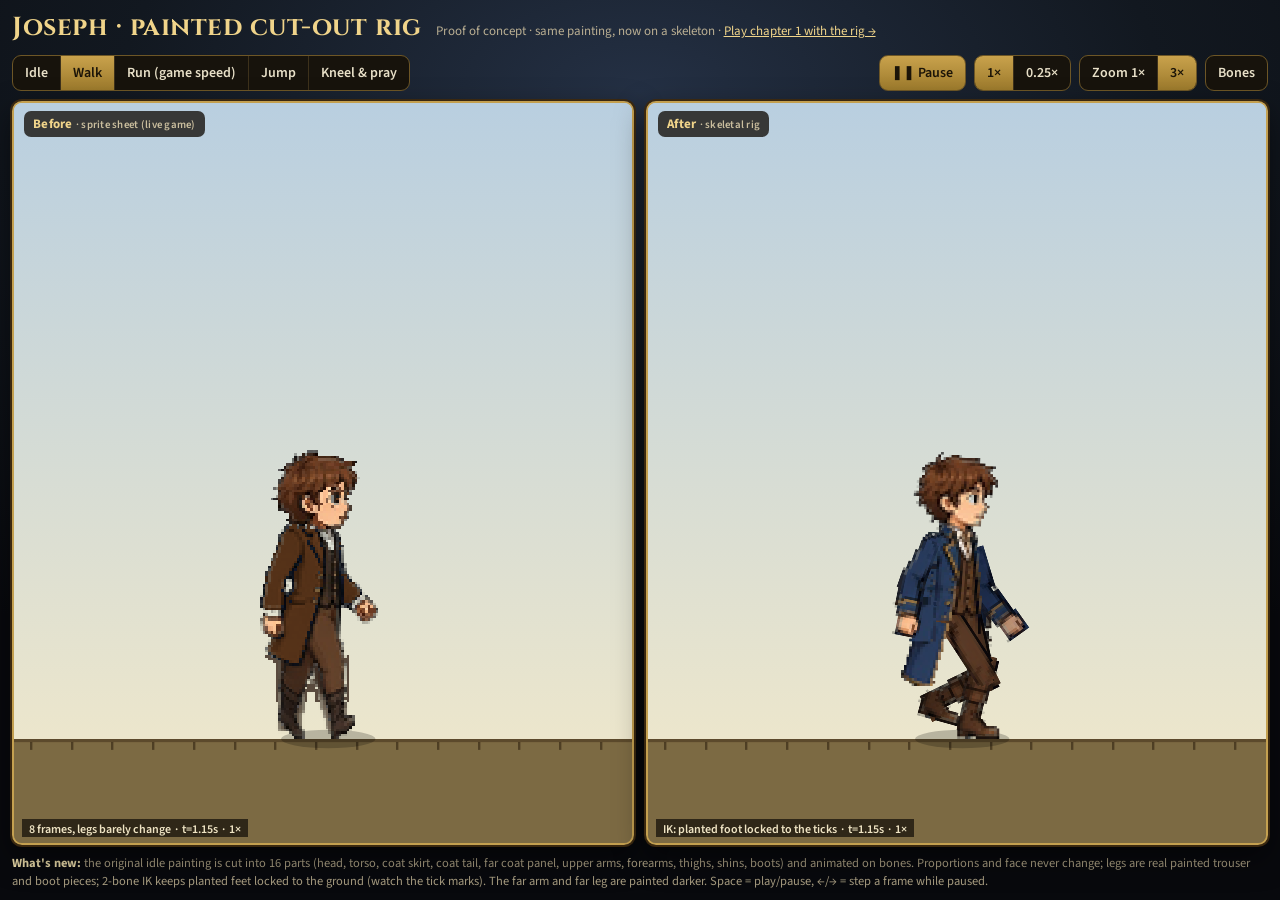
==== rig-preview.html @ b2f0f060 "Rig POC: painted cut-out skeletal rig of the original Joseph sprite - tools/rig/cut_joseph.py cuts t" ====
<!DOCTYPE html>
<html lang="en">
<head>
<meta charset="UTF-8" />
<meta name="viewport" content="width=device-width, initial-scale=1, viewport-fit=cover" />
<meta name="theme-color" content="#1a1208" />
<meta name="robots" content="noindex" />
<title>Joseph rig preview — Palmyra Quest</title>
<link rel="icon" href="favicon.svg" type="image/svg+xml" />
<link rel="preconnect" href="https://fonts.googleapis.com" />
<link rel="preconnect" href="https://fonts.gstatic.com" crossorigin />
<link href="https://fonts.googleapis.com/css2?family=Cinzel:wght@600;700&family=Source+Sans+3:wght@500;600;700&display=swap" rel="stylesheet" />
<style>
  * { box-sizing: border-box; margin: 0; padding: 0; }
  html, body { height: 100%; }
  body {
    background: radial-gradient(ellipse 90% 70% at 50% 10%, #243044 0%, #121820 45%, #08090d 100%);
    color: #e8e0c8; font-family: "Source Sans 3", system-ui, -apple-system, "Segoe UI", sans-serif;
    display: flex; flex-direction: column; min-height: 100dvh;
    padding: max(10px, env(safe-area-inset-top)) max(12px, env(safe-area-inset-right)) max(10px, env(safe-area-inset-bottom)) max(12px, env(safe-area-inset-left));
    gap: 10px; -webkit-text-size-adjust: 100%;
  }
  header { display: flex; align-items: baseline; gap: 14px; flex-wrap: wrap; }
  h1 { font-family: Cinzel, Palatino, serif; font-size: clamp(17px, 2.3vw, 26px); color: #f0d48a; letter-spacing: .02em; }
  .sub { font-size: 13px; color: #b9ae92; }
  .sub a { color: #f0d48a; }
  .bar { display: flex; gap: 8px; flex-wrap: wrap; align-items: center; }
  .seg { display: inline-flex; border: 1px solid #6d5626; border-radius: 9px; overflow: hidden; background: #17130c; }
  .seg button, .btn {
    font: 600 14px "Source Sans 3", system-ui, sans-serif; color: #e8e0c8; background: transparent;
    border: 0; padding: 7px 12px; cursor: pointer; min-height: 34px; white-space: nowrap;
  }
  .seg button + button { border-left: 1px solid #3d311b; }
  .seg button[aria-pressed="true"] { background: linear-gradient(#c9a24c, #9c7a2c); color: #1b1408; }
  .btn { border: 1px solid #6d5626; border-radius: 9px; background: #17130c; }
  .btn[aria-pressed="true"] { background: linear-gradient(#c9a24c, #9c7a2c); color: #1b1408; }
  .spacer { flex: 1; }
  main { flex: 1; display: grid; grid-template-columns: 1fr 1fr; gap: 12px; min-height: 0; }
  .panel {
    position: relative; border: 2px solid #c4a050; border-radius: 10px; overflow: hidden; min-height: 220px;
    box-shadow: 0 0 0 2px #3a2810, 0 12px 30px rgba(0,0,0,.5);
    background: linear-gradient(#c7d9e6 0%, #e6e2c8 62%, #b9a77a 62.2%, #8f7a4c 100%);
  }
  .panel canvas { position: absolute; inset: 0; width: 100%; height: 100%; display: block; }
  .tag {
    position: absolute; left: 10px; top: 8px; z-index: 2; font: 700 13px "Source Sans 3", sans-serif;
    background: rgba(18, 14, 8, .78); color: #f0d48a; padding: 4px 9px; border-radius: 7px; letter-spacing: .02em;
  }
  .tag small { color: #cbbf9f; font-weight: 600; }
  footer { font-size: 12.5px; color: #a79c80; line-height: 1.4; }
  footer b { color: #e8d9a8; }
  @media (max-height: 500px) and (orientation: landscape) {
    body { gap: 6px; padding-top: max(6px, env(safe-area-inset-top)); padding-bottom: max(6px, env(safe-area-inset-bottom)); }
    header .sub { display: none; }
    h1 { font-size: 16px; }
    .seg button, .btn { padding: 4px 9px; min-height: 30px; font-size: 13px; }
    footer { display: none; }
    main { gap: 8px; }
    .panel { min-height: 0; }
  }
  @media (max-width: 560px) and (orientation: portrait) {
    main { grid-template-columns: 1fr; grid-template-rows: 1fr 1fr; }
  }
</style>
</head>
<body>
<header>
  <h1>Joseph · painted cut-out rig</h1>
  <span class="sub">Proof of concept · same painting, now on a skeleton · <a href="index.html?rig=1">Play chapter 1 with the rig →</a></span>
</header>
<div class="bar">
  <div class="seg" id="anims" role="group" aria-label="Animation"></div>
  <span class="spacer"></span>
  <button class="btn" id="play" aria-pressed="true">❚❚ Pause</button>
  <div class="seg" role="group" aria-label="Speed"><button data-speed="1" aria-pressed="true">1×</button><button data-speed="0.25">0.25×</button></div>
  <div class="seg" role="group" aria-label="Zoom"><button data-zoom="1">Zoom 1×</button><button data-zoom="3" aria-pressed="true">3×</button></div>
  <button class="btn" id="bones" aria-pressed="false">Bones</button>
</div>
<main>
  <div class="panel"><span class="tag">Before <small>· sprite sheet (live game)</small></span><canvas id="old"></canvas></div>
  <div class="panel"><span class="tag">After <small>· skeletal rig</small></span><canvas id="new"></canvas></div>
</main>
<footer>
  <b>What's new:</b> the original idle painting is cut into 16 parts (head, torso, coat skirt, coat tail, far coat panel, upper arms, forearms, thighs, shins, boots) and animated on bones.
  Proportions and face never change; legs are real painted trouser and boot pieces; 2-bone IK keeps planted feet locked to the ground (watch the tick marks).
  The far arm and far leg are painted darker. Space = play/pause, ←/→ = step a frame while paused.
</footer>
<script type="module">
import { loadRig } from './js/rig.js?v=73';
import { ANIMS, oldState, newState, drawOld, drawNew, GAME_K } from './js/rig-demo.js?v=73';

const qs = new URLSearchParams(location.search);
const state = {
  anim: ANIMS[qs.get('anim')] ? qs.get('anim') : 'walk',
  playing: qs.get('paused') == null, speed: +(qs.get('speed') || 1), zoom: +(qs.get('zoom') || 3),
  bones: qs.has('bones'), t: +(qs.get('t') || 0),
};
const sheet = await new Promise((res) => { const i = new Image(); i.onload = () => res(i); i.src = 'assets/joseph.png?v=73'; });
const rig = await loadRig('assets/rig/', '73');

// ---- UI
const animsEl = document.getElementById('anims');
for (const [k, a] of Object.entries(ANIMS)) {
  const b = document.createElement('button');
  b.textContent = a.label; b.dataset.anim = k;
  b.onclick = () => { state.anim = k; state.t = 0; sync(); };
  animsEl.appendChild(b);
}
document.querySelectorAll('[data-speed]').forEach((b) => (b.onclick = () => { state.speed = +b.dataset.speed; sync(); }));
document.querySelectorAll('[data-zoom]').forEach((b) => (b.onclick = () => { state.zoom = +b.dataset.zoom; sync(); }));
const playBtn = document.getElementById('play');
playBtn.onclick = () => { state.playing = !state.playing; sync(); };
const bonesBtn = document.getElementById('bones');
bonesBtn.onclick = () => { state.bones = !state.bones; sync(); };
addEventListener('keydown', (e) => {
  if (e.code === 'Space') { state.playing = !state.playing; sync(); e.preventDefault(); }
  if (!state.playing && (e.code === 'ArrowRight' || e.code === 'ArrowLeft')) { state.t = Math.max(0, state.t + (e.code === 'ArrowRight' ? 1 : -1) / 60); }
});
function sync() {
  animsEl.querySelectorAll('button').forEach((b) => b.setAttribute('aria-pressed', String(b.dataset.anim === state.anim)));
  document.querySelectorAll('[data-speed]').forEach((b) => b.setAttribute('aria-pressed', String(+b.dataset.speed === state.speed)));
  document.querySelectorAll('[data-zoom]').forEach((b) => b.setAttribute('aria-pressed', String(+b.dataset.zoom === state.zoom)));
  playBtn.setAttribute('aria-pressed', String(state.playing));
  playBtn.textContent = state.playing ? '❚❚ Pause' : '▶ Play';
  bonesBtn.setAttribute('aria-pressed', String(state.bones));
}
sync();

// ---- drawing
const cOld = document.getElementById('old'), cNew = document.getElementById('new');
function fit(c) {
  const r = c.getBoundingClientRect(), dpr = Math.min(3, devicePixelRatio || 1);
  const w = Math.round(r.width * dpr), h = Math.round(r.height * dpr);
  if (c.width !== w || c.height !== h) { c.width = w; c.height = h; }
  return { w: r.width, h: r.height, dpr };
}
function scene(c, which, t) {
  const { w, h, dpr } = fit(c);
  const g = c.getContext('2d');
  g.setTransform(dpr, 0, 0, dpr, 0, 0);
  g.clearRect(0, 0, w, h);
  const A = ANIMS[state.anim];
  // model px → CSS px. 1× = the in-game size (the 64×128 cell drawn at 56×112).
  let s = GAME_K * state.zoom;
  const groundY = Math.round(h * 0.86);
  s = Math.min(s, (groundY - 18) / 128); // fit tall zooms on short (phone) screens
  const st = which === 'old' ? oldState(state.anim, t) : newState(state.anim, t);
  const air = which === 'old' ? st.air : st.pose.rootY;
  // vertical camera so big jumps stay on screen at high zoom
  const headroom = groundY - 128 * s - 8;
  const camY = Math.max(0, -air * s - headroom);
  const dist = A.speed * t; // model px travelled (ground scrolls under the feet)
  // ground
  g.save();
  g.translate(0, camY);
  const sky = g.createLinearGradient(0, -camY, 0, groundY);
  sky.addColorStop(0, '#b9cfe0'); sky.addColorStop(1, '#ece6cc');
  g.fillStyle = sky; g.fillRect(0, -camY, w, groundY + camY);
  g.fillStyle = '#7c6a43'; g.fillRect(0, groundY, w, h);
  g.fillStyle = '#5c4a2c'; g.fillRect(0, groundY, w, Math.max(2, s * 1.2));
  const loopDist = A.speed * A.dur;
  const tick = (loopDist ? loopDist / Math.max(1, Math.round(loopDist / 16)) : 16) * s; // world-locked ticks (~16 model px)
  const off = -((dist * s) % tick);
  g.fillStyle = 'rgba(40,28,12,.55)';
  for (let x = off - tick; x < w + tick; x += tick) g.fillRect(Math.round(x), groundY + 3, Math.max(2, s * 0.9), Math.max(5, s * 3));
  // contact shadow
  const cx = w / 2;
  g.fillStyle = `rgba(0,0,0,${0.22 * Math.max(0.25, 1 + air / 140)})`;
  g.beginPath(); g.ellipse(cx + 2 * s, groundY, 18 * s * Math.max(0.5, 1 + air / 200), 3.5 * s, 0, 0, Math.PI * 2); g.fill();
  const x0 = cx - 34 * s, y0 = groundY - 128 * s;
  if (which === 'old') drawOld(g, sheet, st, x0, y0, s);
  else drawNew(g, rig, st.pose, x0, y0, s, { bones: state.bones });
  g.restore();
  g.fillStyle = 'rgba(18,14,8,.7)'; g.font = '600 12px "Source Sans 3", sans-serif';
  const note = which === 'old'
    ? (state.anim === 'idle' ? 'one still frame in game' : state.anim === 'kneel' ? 'single crouch frame' : state.anim === 'jump' ? 'no anticipation · 3 frames + squash' : '8 frames, legs barely change')
    : (state.anim === 'jump' ? 'anticipation → stretch → tuck → reach → squash' : state.anim === 'idle' ? 'breathing · head bob · coat sway' : state.anim === 'kneel' ? 'kneels, palms together, head bowed' : 'IK: planted foot locked to the ticks');
  const label = `${note}  ·  t=${(t % A.dur).toFixed(2)}s  ·  ${state.speed}×`;
  g.fillStyle = 'rgba(18,14,8,.72)'; const tw = g.measureText(label).width;
  g.fillRect(8, h - 24, tw + 14, 18); g.fillStyle = '#efe4c4'; g.fillText(label, 15, h - 10.5);
}
let last = performance.now();
function frame(now) {
  const dt = Math.min(0.05, (now - last) / 1000); last = now;
  if (state.playing) state.t += dt * state.speed;
  const A = ANIMS[state.anim];
  const t = state.t % A.dur;
  scene(cOld, 'old', t);
  scene(cNew, 'new', t);
  requestAnimationFrame(frame);
}
requestAnimationFrame(frame);
window.__rigPreview = { state, ANIMS };
</script>
</body>
</html>
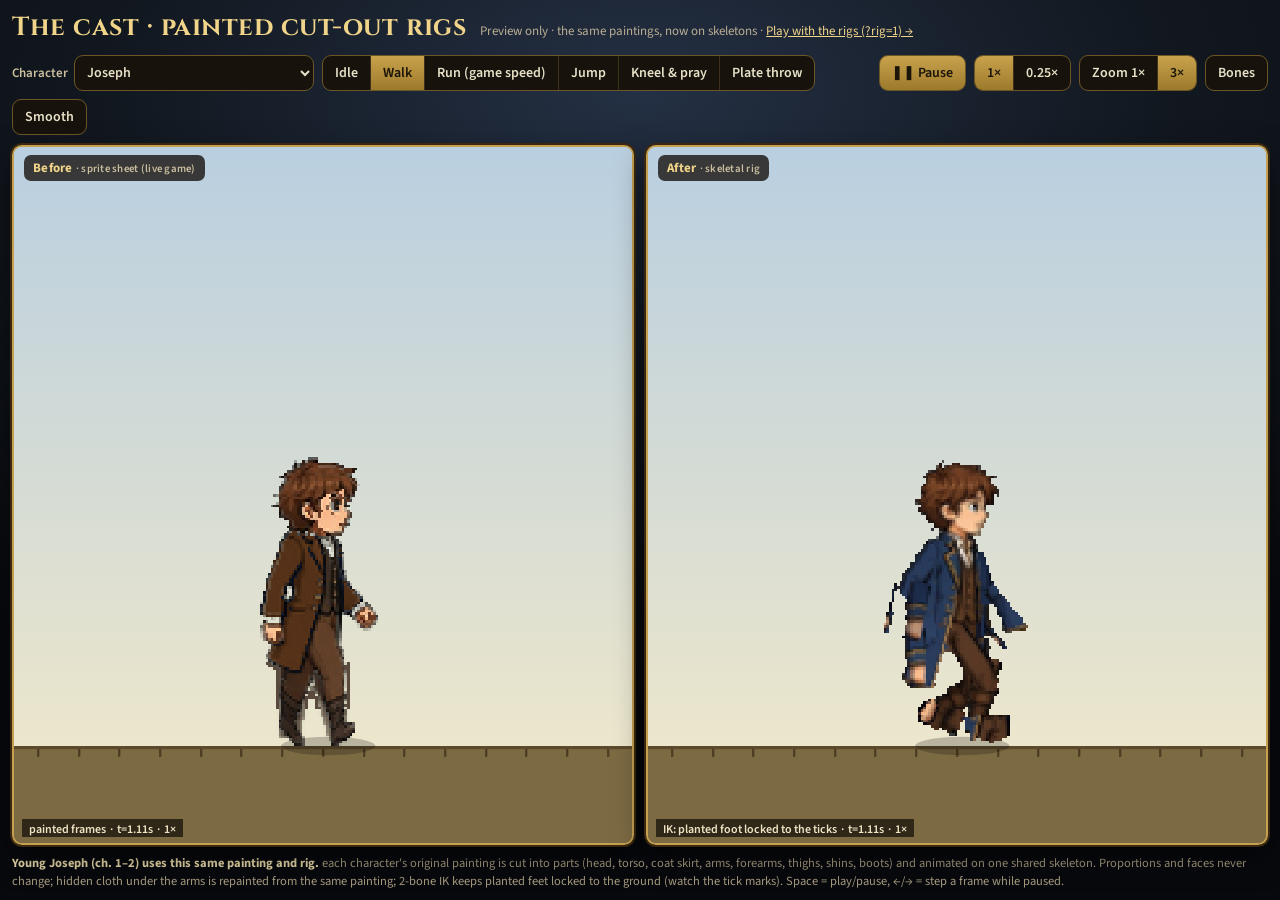
==== commit 6d35b499: "Rig the cast (preview only): Joseph fixes + painted cut-out rigs for foes, preachers, Moroni, bosses" ====
--- a/rig-preview.html
+++ b/rig-preview.html
@@ -5,7 +5,7 @@
 <meta name="viewport" content="width=device-width, initial-scale=1, viewport-fit=cover" />
 <meta name="theme-color" content="#1a1208" />
 <meta name="robots" content="noindex" />
-<title>Joseph rig preview — Palmyra Quest</title>
+<title>Cast rig preview — Palmyra Quest</title>
 <link rel="icon" href="favicon.svg" type="image/svg+xml" />
 <link rel="preconnect" href="https://fonts.googleapis.com" />
 <link rel="preconnect" href="https://fonts.gstatic.com" crossorigin />
@@ -35,6 +35,8 @@
   .btn { border: 1px solid #6d5626; border-radius: 9px; background: #17130c; }
   .btn[aria-pressed="true"] { background: linear-gradient(#c9a24c, #9c7a2c); color: #1b1408; }
   .spacer { flex: 1; }
+  .pick { display: inline-flex; align-items: center; gap: 6px; font: 600 13px "Source Sans 3", sans-serif; color: #cbbf9f; }
+  .pick select { font: 600 14px "Source Sans 3", system-ui, sans-serif; color: #e8e0c8; background: #17130c; border: 1px solid #6d5626; border-radius: 9px; padding: 6px 8px; min-height: 34px; max-width: 46vw; }
   main { flex: 1; display: grid; grid-template-columns: 1fr 1fr; gap: 12px; min-height: 0; }
   .panel {
     position: relative; border: 2px solid #c4a050; border-radius: 10px; overflow: hidden; min-height: 220px;
@@ -54,6 +56,8 @@
     header .sub { display: none; }
     h1 { font-size: 16px; }
     .seg button, .btn { padding: 4px 9px; min-height: 30px; font-size: 13px; }
+    .pick select { min-height: 30px; padding: 3px 6px; font-size: 13px; }
+    .pick span { display: none; }
     footer { display: none; }
     main { gap: 8px; }
     .panel { min-height: 0; }
@@ -65,54 +69,94 @@
 </head>
 <body>
 <header>
-  <h1>Joseph · painted cut-out rig</h1>
-  <span class="sub">Proof of concept · same painting, now on a skeleton · <a href="index.html?rig=1">Play chapter 1 with the rig →</a></span>
+  <h1>The cast · painted cut-out rigs</h1>
+  <span class="sub">Preview only · the same paintings, now on skeletons · <a href="index.html?rig=1">Play with the rigs (?rig=1) →</a></span>
 </header>
 <div class="bar">
+  <label class="pick"><span>Character</span> <select id="who" aria-label="Character"></select></label>
   <div class="seg" id="anims" role="group" aria-label="Animation"></div>
   <span class="spacer"></span>
   <button class="btn" id="play" aria-pressed="true">❚❚ Pause</button>
   <div class="seg" role="group" aria-label="Speed"><button data-speed="1" aria-pressed="true">1×</button><button data-speed="0.25">0.25×</button></div>
   <div class="seg" role="group" aria-label="Zoom"><button data-zoom="1">Zoom 1×</button><button data-zoom="3" aria-pressed="true">3×</button></div>
   <button class="btn" id="bones" aria-pressed="false">Bones</button>
+  <button class="btn" id="smooth" aria-pressed="false" title="Crisp = composited at 1 art pixel per pixel like the sprite">Smooth</button>
 </div>
 <main>
   <div class="panel"><span class="tag">Before <small>· sprite sheet (live game)</small></span><canvas id="old"></canvas></div>
   <div class="panel"><span class="tag">After <small>· skeletal rig</small></span><canvas id="new"></canvas></div>
 </main>
-<footer>
-  <b>What's new:</b> the original idle painting is cut into 16 parts (head, torso, coat skirt, coat tail, far coat panel, upper arms, forearms, thighs, shins, boots) and animated on bones.
-  Proportions and face never change; legs are real painted trouser and boot pieces; 2-bone IK keeps planted feet locked to the ground (watch the tick marks).
-  The far arm and far leg are painted darker. Space = play/pause, ←/→ = step a frame while paused.
+<footer id="foot">
+  <b>How it works:</b> each character's original painting is cut into parts (head, torso, coat skirt, arms, forearms, thighs, shins, boots) and animated on one shared skeleton.
+  Proportions and faces never change; hidden cloth under the arms is repainted from the same painting; 2-bone IK keeps planted feet locked to the ground (watch the tick marks).
+  Space = play/pause, ←/→ = step a frame while paused.
 </footer>
 <script type="module">
 import { loadRig } from './js/rig.js?v=73';
 import { ANIMS, oldState, newState, drawOld, drawNew, GAME_K } from './js/rig-demo.js?v=73';
+import { CAST, ANIM_LABEL, ANIM_DUR, castPose, castOldFrame, drawCast, loadCastRigs, rigFor } from './js/rig-cast.js?v=73';
 
 const qs = new URLSearchParams(location.search);
 const state = {
-  anim: ANIMS[qs.get('anim')] ? qs.get('anim') : 'walk',
+  who: CAST[qs.get('who')] ? qs.get('who') : 'joseph',
+  anim: qs.get('anim') || 'walk',
   playing: qs.get('paused') == null, speed: +(qs.get('speed') || 1), zoom: +(qs.get('zoom') || 3),
-  bones: qs.has('bones'), t: +(qs.get('t') || 0),
+  bones: qs.has('bones'), t: +(qs.get('t') || 0), smooth: qs.has('smooth'),
 };
-const sheet = await new Promise((res) => { const i = new Image(); i.onload = () => res(i); i.src = 'assets/joseph.png?v=73'; });
-const rig = await loadRig('assets/rig/', '73');
+const imgs = {};
+const loadImg = (src) => imgs[src] || (imgs[src] = new Promise((res) => { const i = new Image(); i.onload = () => res(i); i.onerror = () => res(null); i.src = src + '?v=73'; }));
+const [rig] = await Promise.all([loadRig('assets/rig/', '73'), loadCastRigs('assets/rig/', '73')]);
+const sheets = {};
+for (const k in CAST) sheets[CAST[k].old.src] = await loadImg(CAST[k].old.src);
+
+/** Per-character animation table: Joseph keeps his game-timed set, the cast uses rig-cast. */
+function animsFor(who) {
+  if (who === 'joseph') return ANIMS;
+  const o = {};
+  for (const a of CAST[who].anims) {
+    const sp = a === 'walk' ? 1 : 0;
+    o[a] = { label: ANIM_LABEL[a], dur: ANIM_DUR[a], speed: sp };
+  }
+  return o;
+}
+function ensureAnim() {
+  const A = animsFor(state.who);
+  if (!A[state.anim]) state.anim = A.walk ? 'walk' : Object.keys(A)[0];
+}
+ensureAnim();
 
 // ---- UI
+const whoEl = document.getElementById('who');
+for (const [k, d] of Object.entries(CAST)) {
+  if (!rigFor(k) && k !== 'joseph') continue;
+  const o = document.createElement('option');
+  o.value = k; o.textContent = d.label;
+  whoEl.appendChild(o);
+}
+whoEl.value = state.who;
+whoEl.onchange = () => { state.who = whoEl.value; state.t = 0; buildAnims(); sync(); };
 const animsEl = document.getElementById('anims');
-for (const [k, a] of Object.entries(ANIMS)) {
-  const b = document.createElement('button');
-  b.textContent = a.label; b.dataset.anim = k;
-  b.onclick = () => { state.anim = k; state.t = 0; sync(); };
-  animsEl.appendChild(b);
-}
+function buildAnims() {
+  ensureAnim();
+  animsEl.innerHTML = '';
+  for (const [k, a] of Object.entries(animsFor(state.who))) {
+    const b = document.createElement('button');
+    b.textContent = a.label; b.dataset.anim = k;
+    b.onclick = () => { state.anim = k; state.t = 0; sync(); };
+    animsEl.appendChild(b);
+  }
+}
+buildAnims();
 document.querySelectorAll('[data-speed]').forEach((b) => (b.onclick = () => { state.speed = +b.dataset.speed; sync(); }));
 document.querySelectorAll('[data-zoom]').forEach((b) => (b.onclick = () => { state.zoom = +b.dataset.zoom; sync(); }));
 const playBtn = document.getElementById('play');
 playBtn.onclick = () => { state.playing = !state.playing; sync(); };
 const bonesBtn = document.getElementById('bones');
 bonesBtn.onclick = () => { state.bones = !state.bones; sync(); };
+const smoothBtn = document.getElementById('smooth');
+smoothBtn.onclick = () => { state.smooth = !state.smooth; sync(); };
 addEventListener('keydown', (e) => {
+  if (e.target === whoEl) return;
   if (e.code === 'Space') { state.playing = !state.playing; sync(); e.preventDefault(); }
   if (!state.playing && (e.code === 'ArrowRight' || e.code === 'ArrowLeft')) { state.t = Math.max(0, state.t + (e.code === 'ArrowRight' ? 1 : -1) / 60); }
 });
@@ -123,6 +167,9 @@
   playBtn.setAttribute('aria-pressed', String(state.playing));
   playBtn.textContent = state.playing ? '❚❚ Pause' : '▶ Play';
   bonesBtn.setAttribute('aria-pressed', String(state.bones));
+  smoothBtn.setAttribute('aria-pressed', String(state.smooth));
+  const d = CAST[state.who];
+  document.getElementById('foot').querySelector('b').textContent = d.note ? d.note + ' ' : 'How it works: ';
 }
 sync();
 
@@ -134,23 +181,38 @@
   if (c.width !== w || c.height !== h) { c.width = w; c.height = h; }
   return { w: r.width, h: r.height, dpr };
 }
+function sample(which, t) {
+  const who = state.who;
+  if (who === 'joseph') {
+    if (which === 'old') { const st = oldState(state.anim, t); return { st, air: st.air }; }
+    const n = newState(state.anim, t);
+    return { pose: n.pose, air: n.pose.rootY, dist: n.dist };
+  }
+  const r = rigFor(who);
+  const { pose, dist } = castPose(who, r, state.anim, t);
+  if (which === 'old') return { frame: castOldFrame(who, state.anim, t, dist), air: 0, dist };
+  return { pose, air: 0, dist };
+}
 function scene(c, which, t) {
   const { w, h, dpr } = fit(c);
   const g = c.getContext('2d');
   g.setTransform(dpr, 0, 0, dpr, 0, 0);
   g.clearRect(0, 0, w, h);
-  const A = ANIMS[state.anim];
-  // model px → CSS px. 1× = the in-game size (the 64×128 cell drawn at 56×112).
-  let s = GAME_K * state.zoom;
+  const who = state.who, def = CAST[who];
+  const A = animsFor(who)[state.anim];
+  const r = who === 'joseph' ? rig : rigFor(who);
+  const [cw, ch] = r.meta.cell;
+  const ground = who === 'joseph' ? 128 : (r.meta.ground + 1 + (def.yOff || 0));
+  // model px → CSS px. 1× = the in-game size of this character.
+  let s = (def.gameK || GAME_K) * state.zoom;
   const groundY = Math.round(h * 0.86);
-  s = Math.min(s, (groundY - 18) / 128); // fit tall zooms on short (phone) screens
-  const st = which === 'old' ? oldState(state.anim, t) : newState(state.anim, t);
-  const air = which === 'old' ? st.air : st.pose.rootY;
-  // vertical camera so big jumps stay on screen at high zoom
-  const headroom = groundY - 128 * s - 8;
+  s = Math.min(s, (groundY - 18) / ch); // fit tall zooms on short (phone) screens
+  const smp = sample(which, t);
+  const air = smp.air || 0;
+  const headroom = groundY - ch * s - 8;
   const camY = Math.max(0, -air * s - headroom);
-  const dist = A.speed * t; // model px travelled (ground scrolls under the feet)
-  // ground
+  const nw = sample('new', t);
+  const dist = who === 'joseph' ? A.speed * t : nw.dist; // model px travelled (ground scrolls under the feet)
   g.save();
   g.translate(0, camY);
   const sky = g.createLinearGradient(0, -camY, 0, groundY);
@@ -158,24 +220,34 @@
   g.fillStyle = sky; g.fillRect(0, -camY, w, groundY + camY);
   g.fillStyle = '#7c6a43'; g.fillRect(0, groundY, w, h);
   g.fillStyle = '#5c4a2c'; g.fillRect(0, groundY, w, Math.max(2, s * 1.2));
-  const loopDist = A.speed * A.dur;
-  const tick = (loopDist ? loopDist / Math.max(1, Math.round(loopDist / 16)) : 16) * s; // world-locked ticks (~16 model px)
-  const off = -((dist * s) % tick);
+  const loopDist = who === 'joseph' ? A.speed * A.dur : (state.anim === 'walk' ? sample('new', A.dur).dist : 0);
+  const tick = (loopDist ? loopDist / Math.max(1, Math.round(loopDist / 16)) : 16) * s;
+  const off = -(((dist % (loopDist || 1e9)) * s) % tick);
   g.fillStyle = 'rgba(40,28,12,.55)';
   for (let x = off - tick; x < w + tick; x += tick) g.fillRect(Math.round(x), groundY + 3, Math.max(2, s * 0.9), Math.max(5, s * 3));
-  // contact shadow
   const cx = w / 2;
   g.fillStyle = `rgba(0,0,0,${0.22 * Math.max(0.25, 1 + air / 140)})`;
   g.beginPath(); g.ellipse(cx + 2 * s, groundY, 18 * s * Math.max(0.5, 1 + air / 200), 3.5 * s, 0, 0, Math.PI * 2); g.fill();
-  const x0 = cx - 34 * s, y0 = groundY - 128 * s;
-  if (which === 'old') drawOld(g, sheet, st, x0, y0, s);
-  else drawNew(g, rig, st.pose, x0, y0, s, { bones: state.bones });
+  const x0 = Math.round(cx - (cw / 2 + 2) * s), y0 = groundY - ground * s;
+  // non-walking moves (lunges, charges) travel in place: the body shifts, the ground does not
+  const shift = which === 'new' && who !== 'joseph' && state.anim !== 'walk' ? (smp.dist || 0) * s : 0;
+  if (who === 'joseph') {
+    if (which === 'old') drawOld(g, sheets[def.old.src], smp.st, x0, y0, s);
+    else drawNew(g, rig, smp.pose, x0, y0, s, { bones: state.bones, crisp: !state.smooth });
+  } else if (which === 'old') {
+    const o = def.old, img = sheets[o.src];
+    if (img) { g.imageSmoothingEnabled = false; g.drawImage(img, smp.frame * o.fw, o.row * o.fh, o.fw, o.fh, x0, y0, o.fw * s, o.fh * s); }
+  } else {
+    drawCast(g, who, smp.pose, x0 + shift, y0 - (def.yOff || 0) * s, s, { bones: state.bones, crisp: !state.smooth, t });
+  }
   g.restore();
-  g.fillStyle = 'rgba(18,14,8,.7)'; g.font = '600 12px "Source Sans 3", sans-serif';
-  const note = which === 'old'
-    ? (state.anim === 'idle' ? 'one still frame in game' : state.anim === 'kneel' ? 'single crouch frame' : state.anim === 'jump' ? 'no anticipation · 3 frames + squash' : '8 frames, legs barely change')
-    : (state.anim === 'jump' ? 'anticipation → stretch → tuck → reach → squash' : state.anim === 'idle' ? 'breathing · head bob · coat sway' : state.anim === 'kneel' ? 'kneels, palms together, head bowed' : 'IK: planted foot locked to the ticks');
+  const notes = {
+    old: { idle: 'one still frame in game', kneel: 'single crouch frame', jump: 'no anticipation · 3 frames + squash', throw: '2 frames for 10 game frames', walk: 'painted frames', speak: '2-frame sway', greet: 'single greet frame', attack: 'walk frames + lean', tell: 'still frame + glow' },
+    new: { idle: 'breathing · head bob · cloth sway', jump: 'anticipation → stretch → tuck → reach → squash', kneel: 'kneels, palms together, head bowed', throw: 'whip → release → follow-through', walk: 'IK: planted foot locked to the ticks', run: 'IK: ≈3 steps/s at game speed', attack: 'wind-up → lunge → recover', speak: 'open-hand preaching gesture', greet: 'hand raised in greeting', tell: 'gathers, then charges' },
+  };
+  const note = notes[which][state.anim] || notes[which].walk;
   const label = `${note}  ·  t=${(t % A.dur).toFixed(2)}s  ·  ${state.speed}×`;
+  g.font = '600 12px "Source Sans 3", sans-serif';
   g.fillStyle = 'rgba(18,14,8,.72)'; const tw = g.measureText(label).width;
   g.fillRect(8, h - 24, tw + 14, 18); g.fillStyle = '#efe4c4'; g.fillText(label, 15, h - 10.5);
 }
@@ -183,14 +255,14 @@
 function frame(now) {
   const dt = Math.min(0.05, (now - last) / 1000); last = now;
   if (state.playing) state.t += dt * state.speed;
-  const A = ANIMS[state.anim];
+  const A = animsFor(state.who)[state.anim];
   const t = state.t % A.dur;
   scene(cOld, 'old', t);
   scene(cNew, 'new', t);
   requestAnimationFrame(frame);
 }
 requestAnimationFrame(frame);
-window.__rigPreview = { state, ANIMS };
+window.__rigPreview = { state, ANIMS, animsFor, CAST };
 </script>
 </body>
 </html>
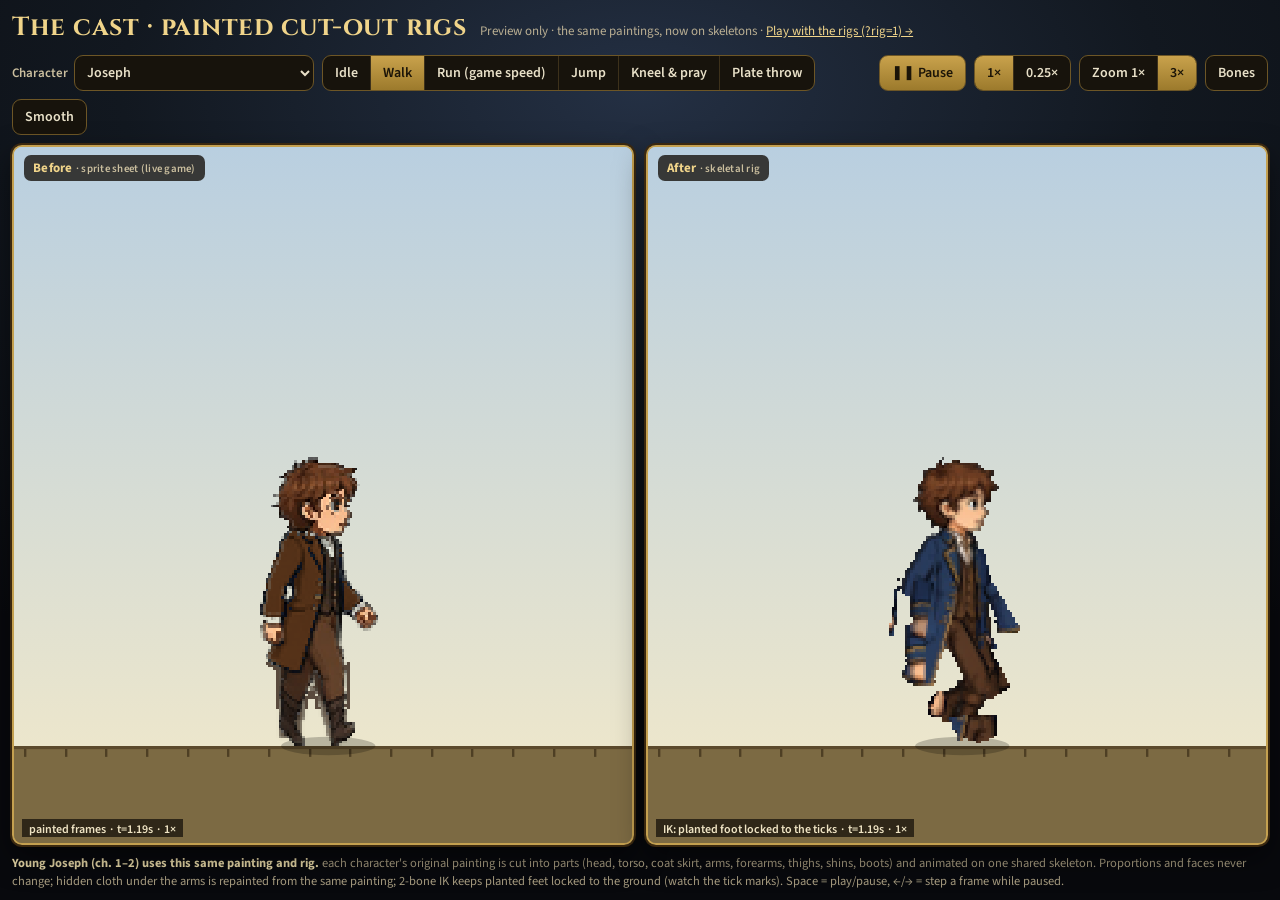
==== commit 7ec4ea5e: "Rig round 3 (preview only): painted animal rigs, Hyrum/Taylor/Richards with Carthage door brace, rou" ====
--- a/rig-preview.html
+++ b/rig-preview.html
@@ -83,7 +83,7 @@
   <button class="btn" id="smooth" aria-pressed="false" title="Crisp = composited at 1 art pixel per pixel like the sprite">Smooth</button>
 </div>
 <main>
-  <div class="panel"><span class="tag">Before <small>· sprite sheet (live game)</small></span><canvas id="old"></canvas></div>
+  <div class="panel"><span class="tag" id="oldTag">Before <small>· sprite sheet (live game)</small></span><canvas id="old"></canvas></div>
   <div class="panel"><span class="tag">After <small>· skeletal rig</small></span><canvas id="new"></canvas></div>
 </main>
 <footer id="foot">
@@ -95,23 +95,38 @@
 import { loadRig } from './js/rig.js?v=73';
 import { ANIMS, oldState, newState, drawOld, drawNew, GAME_K } from './js/rig-demo.js?v=73';
 import { CAST, ANIM_LABEL, ANIM_DUR, castPose, castOldFrame, drawCast, loadCastRigs, rigFor } from './js/rig-cast.js?v=73';
+import { ANIMALS, ANIMAL_ANIM_LABEL, ANIMAL_ANIM_DUR, animalPose, drawAnimal, loadAnimals, attackBeat } from './js/rig-animals.js?v=73';
+import { drawSnake, drawBobcat, drawBear, drawBird } from './js/critters.js?v=73';
+const isAnimal = (k) => !!ANIMALS[k];
+const ANIMAL_NOTE = {
+  snake: 'Timber rattlesnake, painted as parts (body strip laid along a spine curve, head, tongue, rattle). Slithers, coils with the rattle buzzing, strikes, recoils.',
+  bobcat: 'Bobcat, painted as parts. Four planted-foot legs (2-bone IK, each paw stays put while it bears weight); crouches, wiggles and pounces.',
+  bear: 'American black bear, painted as parts. Heavy planted-foot walk; rears up and huffs, then a short bluff charge with a forepaw swipe. No harm shown.',
+  crow: 'American crow, painted as parts. Wings flap about the body axis (seen from the side: raised, edge-on, lowered); glide; swoops with feet forward.',
+  owl: 'Great horned owl, painted as parts. Slow deep wingbeats, glide, swoop with talons forward. No harm shown.',
+};
 
 const qs = new URLSearchParams(location.search);
 const state = {
-  who: CAST[qs.get('who')] ? qs.get('who') : 'joseph',
+  who: CAST[qs.get('who')] || ANIMALS[qs.get('who')] ? qs.get('who') : 'joseph',
   anim: qs.get('anim') || 'walk',
   playing: qs.get('paused') == null, speed: +(qs.get('speed') || 1), zoom: +(qs.get('zoom') || 3),
   bones: qs.has('bones'), t: +(qs.get('t') || 0), smooth: qs.has('smooth'),
 };
 const imgs = {};
 const loadImg = (src) => imgs[src] || (imgs[src] = new Promise((res) => { const i = new Image(); i.onload = () => res(i); i.onerror = () => res(null); i.src = src + '?v=73'; }));
-const [rig] = await Promise.all([loadRig('assets/rig/', '73'), loadCastRigs('assets/rig/', '73')]);
+const [rig] = await Promise.all([loadRig('assets/rig/', '73'), loadCastRigs('assets/rig/', '73'), loadAnimals('assets/rig/', '73')]);
 const sheets = {};
 for (const k in CAST) sheets[CAST[k].old.src] = await loadImg(CAST[k].old.src);
 
 /** Per-character animation table: Joseph keeps his game-timed set, the cast uses rig-cast. */
 function animsFor(who) {
   if (who === 'joseph') return ANIMS;
+  if (isAnimal(who)) {
+    const o = {};
+    for (const a of ANIMALS[who].anims) o[a] = { label: ANIMAL_ANIM_LABEL[a], dur: ANIMAL_ANIM_DUR[a], speed: a === 'move' ? 1 : 0 };
+    return o;
+  }
   const o = {};
   for (const a of CAST[who].anims) {
     const sp = a === 'walk' ? 1 : 0;
@@ -121,7 +136,7 @@
 }
 function ensureAnim() {
   const A = animsFor(state.who);
-  if (!A[state.anim]) state.anim = A.walk ? 'walk' : Object.keys(A)[0];
+  if (!A[state.anim]) state.anim = A.walk ? 'walk' : A.move ? 'move' : Object.keys(A)[0];
 }
 ensureAnim();
 
@@ -132,6 +147,16 @@
   const o = document.createElement('option');
   o.value = k; o.textContent = d.label;
   whoEl.appendChild(o);
+}
+{
+  const og = document.createElement('optgroup');
+  og.label = 'Wildlife (painted rigs)';
+  for (const [k, d] of Object.entries(ANIMALS)) {
+    const o = document.createElement('option');
+    o.value = k; o.textContent = d.label;
+    og.appendChild(o);
+  }
+  whoEl.appendChild(og);
 }
 whoEl.value = state.who;
 whoEl.onchange = () => { state.who = whoEl.value; state.t = 0; buildAnims(); sync(); };
@@ -168,8 +193,11 @@
   playBtn.textContent = state.playing ? '❚❚ Pause' : '▶ Play';
   bonesBtn.setAttribute('aria-pressed', String(state.bones));
   smoothBtn.setAttribute('aria-pressed', String(state.smooth));
-  const d = CAST[state.who];
-  document.getElementById('foot').querySelector('b').textContent = d.note ? d.note + ' ' : 'How it works: ';
+  const note = isAnimal(state.who) ? ANIMAL_NOTE[state.who] : CAST[state.who].note;
+  document.getElementById('oldTag').innerHTML = isAnimal(state.who) ? 'Before <small>· procedural drawing (live game)</small>'
+    : CAST[state.who].carthage ? 'Painted source <small>· new character (live game: seated outline figure)</small>'
+    : 'Before <small>· sprite sheet (live game)</small>';
+  document.getElementById('foot').querySelector('b').textContent = note ? note + ' ' : 'How it works: ';
 }
 sync();
 
@@ -193,11 +221,71 @@
   if (which === 'old') return { frame: castOldFrame(who, state.anim, t, dist), air: 0, dist };
   return { pose, air: 0, dist };
 }
+const ANIMAL_SPEED = { snake: 34, bobcat: 34, bear: 26, crow: 60, owl: 50 };
+function animalScene(c, which, t, w, h, g) {
+  const who = state.who, def = ANIMALS[who];
+  const A = animsFor(who)[state.anim];
+  let s = 0.875 * def.drawScale * state.zoom;
+  const groundY = Math.round(h * 0.86);
+  s = Math.min(s, (groundY - 18) / 110);
+  const sky = g.createLinearGradient(0, 0, 0, groundY);
+  sky.addColorStop(0, '#b9cfe0'); sky.addColorStop(1, '#ece6cc');
+  g.fillStyle = sky; g.fillRect(0, 0, w, groundY);
+  g.fillStyle = '#7c6a43'; g.fillRect(0, groundY, w, h);
+  g.fillStyle = '#5c4a2c'; g.fillRect(0, groundY, w, Math.max(2, s * 1.2));
+  const dist = state.anim === 'move' ? ANIMAL_SPEED[who] * t : 0;
+  const tick = 16 * s;
+  const off = -((dist * s) % tick);
+  g.fillStyle = 'rgba(40,28,12,.55)';
+  for (let x = off - tick; x < w + tick; x += tick) g.fillRect(Math.round(x), groundY + 3, Math.max(2, s * 0.9), Math.max(5, s * 3));
+  const cx = Math.round(w / 2);
+  const oy = def.fly ? Math.round(groundY - 52 * s) : groundY;
+  if (!def.fly) {
+    g.fillStyle = 'rgba(0,0,0,0.22)';
+    g.beginPath(); g.ellipse(cx, groundY, (who === 'bear' ? 50 : who === 'bobcat' ? 32 : 46) * s * 0.9, 3.5 * s, 0, 0, Math.PI * 2); g.fill();
+  }
+  if (which === 'old') {
+    // the live game's procedural critter at the same beat (critters.js, t in frames)
+    const [bw, bh] = def.box.map((v) => v * 2);
+    const b = state.anim === 'attack' ? attackBeat(t) : { phase: 'none', k: 0 };
+    const st = b.phase === 'wind' ? 'wind' : b.phase === 'lunge' ? 'lunge' : 'none';
+    const k = b.phase === 'wind' ? b.k : b.phase === 'lunge' ? 1 : 0;
+    const gs = s / 0.875 / def.drawScale; // game px → CSS px
+    g.save();
+    g.translate(cx, oy); g.scale(gs * def.drawScale, gs * def.drawScale);
+    const bx = -bw / 2, by = def.fly ? -bh / 2 : -bh;
+    const tf = t * 60;
+    const moving = state.anim === 'move';
+    if (who === 'snake') drawSnake(g, bx, by, bw, bh, 1, tf, st, k, false);
+    else if (who === 'bobcat') drawBobcat(g, bx, by, bw, bh, 1, tf, st, k, false, moving, false);
+    else if (who === 'bear') drawBear(g, bx, by, bw, bh, 1, tf, st, k, false, moving);
+    else drawBird(g, bx, by, bw, bh, 1, tf, st, k, false, who === 'owl');
+    g.restore();
+  } else {
+    const pose = animalPose(who, state.anim === 'glide' ? 'glide' : state.anim, t, state.anim === 'move' ? { dist: ANIMAL_SPEED[who] * t / (who === 'crow' || who === 'owl' ? 1 : 1) } : {});
+    const lunge = state.anim === 'attack' ? attackBeat(t) : null;
+    let shift = 0;
+    if (lunge && lunge.phase === 'lunge') shift = (who === 'snake' ? 0 : 18) * smoothK(lunge.k) * s;
+    if (lunge && lunge.phase === 'recover') shift = (who === 'snake' ? 0 : 18) * (1 - smoothK(lunge.k)) * s;
+    drawAnimal(g, who, pose, cx + shift, oy - (pose.hop || 0) * s, s, { flip: false });
+  }
+  const notes = {
+    old: { idle: 'procedural shapes in game', move: 'procedural legs', glide: 'procedural', attack: 'procedural wind-up + lunge' },
+    new: { idle: 'painted parts · breathing · tail', move: who === 'snake' ? 'slither: body flows through fixed curves' : def.fly ? 'wingbeats about the body axis' : 'IK: planted paws locked to the ticks', glide: 'wings set, gentle bob', attack: who === 'snake' ? 'coil + rattle → strike → recoil' : who === 'bobcat' ? 'crouch + wiggle → pounce → land' : who === 'bear' ? 'rears + huffs → bluff charge, swipe' : 'hover → swoop, feet forward' },
+  };
+  const note = notes[which][state.anim] || '';
+  const label = `${note}  ·  t=${(t % A.dur).toFixed(2)}s  ·  ${state.speed}×`;
+  g.font = '600 12px "Source Sans 3", sans-serif';
+  g.fillStyle = 'rgba(18,14,8,.72)'; const tw = g.measureText(label).width;
+  g.fillRect(8, h - 24, tw + 14, 18); g.fillStyle = '#efe4c4'; g.fillText(label, 15, h - 10.5);
+}
+const smoothK = (k) => k * k * (3 - 2 * k);
 function scene(c, which, t) {
   const { w, h, dpr } = fit(c);
   const g = c.getContext('2d');
   g.setTransform(dpr, 0, 0, dpr, 0, 0);
   g.clearRect(0, 0, w, h);
+  if (isAnimal(state.who)) return animalScene(c, which, t, w, h, g);
   const who = state.who, def = CAST[who];
   const A = animsFor(who)[state.anim];
   const r = who === 'joseph' ? rig : rigFor(who);
@@ -238,12 +326,13 @@
     const o = def.old, img = sheets[o.src];
     if (img) { g.imageSmoothingEnabled = false; g.drawImage(img, smp.frame * o.fw, o.row * o.fh, o.fw, o.fh, x0, y0, o.fw * s, o.fh * s); }
   } else {
-    drawCast(g, who, smp.pose, x0 + shift, y0 - (def.yOff || 0) * s, s, { bones: state.bones, crisp: !state.smooth, t });
+    const rim = who === 'moroni' && state.anim === 'greet' ? { parts: ['fFore', 'fUpper'], color: [122, 84, 44] } : undefined;
+    drawCast(g, who, smp.pose, x0 + shift, y0 - (def.yOff || 0) * s, s, { bones: state.bones, crisp: !state.smooth, t, rim });
   }
   g.restore();
   const notes = {
-    old: { idle: 'one still frame in game', kneel: 'single crouch frame', jump: 'no anticipation · 3 frames + squash', throw: '2 frames for 10 game frames', walk: 'painted frames', speak: '2-frame sway', greet: 'single greet frame', attack: 'walk frames + lean', tell: 'still frame + glow' },
-    new: { idle: 'breathing · head bob · cloth sway', jump: 'anticipation → stretch → tuck → reach → squash', kneel: 'kneels, palms together, head bowed', throw: 'whip → release → follow-through', walk: 'IK: planted foot locked to the ticks', run: 'IK: ≈3 steps/s at game speed', attack: 'wind-up → lunge → recover', speak: 'open-hand preaching gesture', greet: 'hand raised in greeting', tell: 'gathers, then charges' },
+    old: { brace: 'painted source (new character)', idle: 'one still frame in game', kneel: 'single crouch frame', jump: 'no anticipation · 3 frames + squash', throw: '2 frames for 10 game frames', walk: 'painted frames', speak: '2-frame sway', greet: 'single greet frame', attack: 'walk frames + lean', tell: 'still frame + glow' },
+    new: { brace: 'steps in, braces, heaves with each knock', idle: 'breathing · head bob · cloth sway', jump: 'anticipation → stretch → tuck → reach → squash', kneel: 'kneels, palms together, head bowed', throw: 'whip → release → follow-through', walk: 'IK: planted foot locked to the ticks', run: 'IK: ≈3 steps/s at game speed', attack: 'wind-up → lunge → recover', speak: 'open-hand preaching gesture', greet: 'hand raised in greeting', tell: 'gathers, then charges' },
   };
   const note = notes[which][state.anim] || notes[which].walk;
   const label = `${note}  ·  t=${(t % A.dur).toFixed(2)}s  ·  ${state.speed}×`;
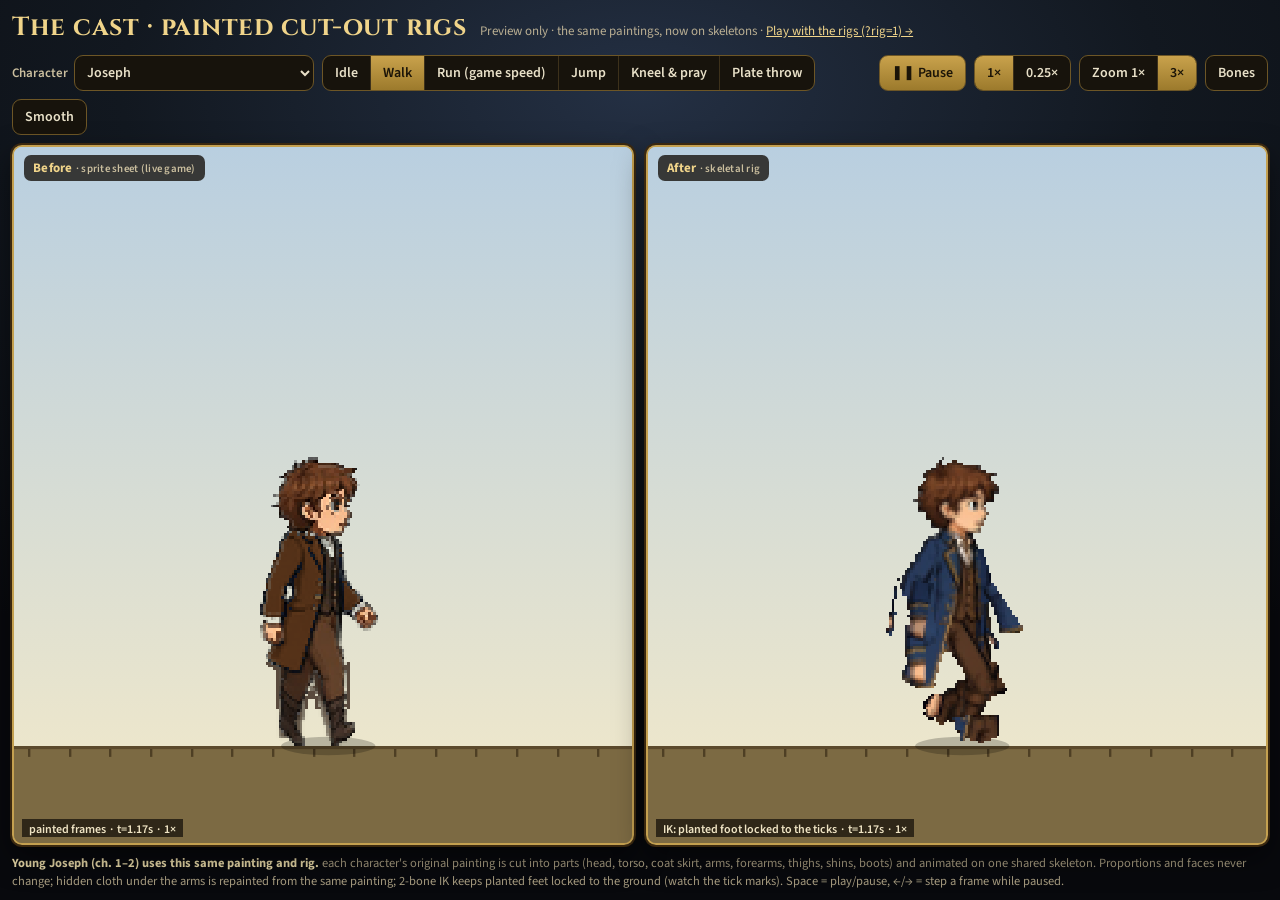
==== commit 29fb65b1: "Rig polish: hand-painted Carthage men (own faces/builds), tuft-painted fur, owl perch + layered wing" ====
--- a/rig-preview.html
+++ b/rig-preview.html
@@ -103,7 +103,7 @@
   bobcat: 'Bobcat, painted as parts. Four planted-foot legs (2-bone IK, each paw stays put while it bears weight); crouches, wiggles and pounces.',
   bear: 'American black bear, painted as parts. Heavy planted-foot walk; rears up and huffs, then a short bluff charge with a forepaw swipe. No harm shown.',
   crow: 'American crow, painted as parts. Wings flap about the body axis (seen from the side: raised, edge-on, lowered); glide; swoops with feet forward.',
-  owl: 'Great horned owl, painted as parts. Slow deep wingbeats, glide, swoop with talons forward. No harm shown.',
+  owl: 'Great horned owl, painted feather group by feather group. Idle: perched upright on a branch (facial disc, ear tufts, yellow eyes; head swivels, blinks). Flight: each wing is an inner wing plus a separately painted hand of primaries that folds at the wrist on the upstroke. Swoop: wings half folded and swept back, talons forward, then a braking flare. No harm shown.',
 };
 
 const qs = new URLSearchParams(location.search);
@@ -267,11 +267,16 @@
     let shift = 0;
     if (lunge && lunge.phase === 'lunge') shift = (who === 'snake' ? 0 : 18) * smoothK(lunge.k) * s;
     if (lunge && lunge.phase === 'recover') shift = (who === 'snake' ? 0 : 18) * (1 - smoothK(lunge.k)) * s;
+    if (pose.perch) {
+      // a plain trunk so the branch has something to grow from
+      g.fillStyle = '#3b2c1e'; g.fillRect(Math.round(cx - 34 * s), 0, Math.round(7 * s), groundY);
+      g.fillStyle = '#2a1f15'; g.fillRect(Math.round(cx - 34 * s), 0, Math.round(2 * s), groundY);
+    }
     drawAnimal(g, who, pose, cx + shift, oy - (pose.hop || 0) * s, s, { flip: false });
   }
   const notes = {
     old: { idle: 'procedural shapes in game', move: 'procedural legs', glide: 'procedural', attack: 'procedural wind-up + lunge' },
-    new: { idle: 'painted parts · breathing · tail', move: who === 'snake' ? 'slither: body flows through fixed curves' : def.fly ? 'wingbeats about the body axis' : 'IK: planted paws locked to the ticks', glide: 'wings set, gentle bob', attack: who === 'snake' ? 'coil + rattle → strike → recoil' : who === 'bobcat' ? 'crouch + wiggle → pounce → land' : who === 'bear' ? 'rears + huffs → bluff charge, swipe' : 'hover → swoop, feet forward' },
+    new: { idle: who === 'owl' ? 'perched on a branch · head swivels · blinks' : 'painted parts · breathing · tail', move: who === 'snake' ? 'slither: body flows through fixed curves' : def.fly ? 'wingbeats about the body axis' : 'IK: planted paws locked to the ticks', glide: 'wings set, gentle bob', attack: who === 'snake' ? 'coil + rattle → strike → recoil' : who === 'bobcat' ? 'crouch + wiggle → pounce → land' : who === 'bear' ? 'rears + huffs → bluff charge, swipe' : 'hover → swoop, feet forward' },
   };
   const note = notes[which][state.anim] || '';
   const label = `${note}  ·  t=${(t % A.dur).toFixed(2)}s  ·  ${state.speed}×`;
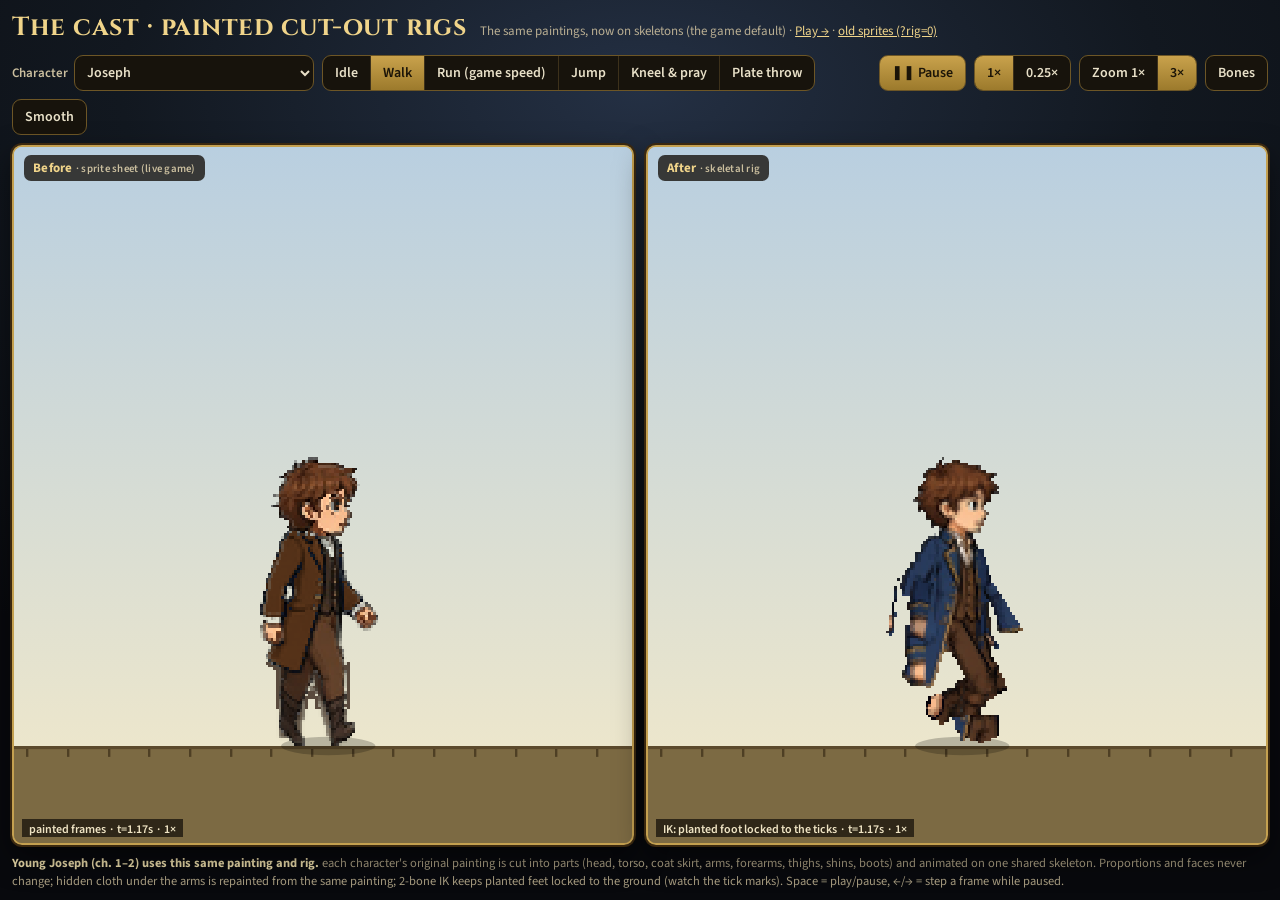
==== commit 1fea8ce0: "v74: rigged cast is the game default (?rig=0 = old sprites); 1830s warden in game; rig frame baking " ====
--- a/rig-preview.html
+++ b/rig-preview.html
@@ -70,7 +70,7 @@
 <body>
 <header>
   <h1>The cast · painted cut-out rigs</h1>
-  <span class="sub">Preview only · the same paintings, now on skeletons · <a href="index.html?rig=1">Play with the rigs (?rig=1) →</a></span>
+  <span class="sub">The same paintings, now on skeletons (the game default) · <a href="index.html">Play →</a> · <a href="index.html?rig=0">old sprites (?rig=0)</a></span>
 </header>
 <div class="bar">
   <label class="pick"><span>Character</span> <select id="who" aria-label="Character"></select></label>
@@ -92,11 +92,11 @@
   Space = play/pause, ←/→ = step a frame while paused.
 </footer>
 <script type="module">
-import { loadRig } from './js/rig.js?v=73';
-import { ANIMS, oldState, newState, drawOld, drawNew, GAME_K } from './js/rig-demo.js?v=73';
-import { CAST, ANIM_LABEL, ANIM_DUR, castPose, castOldFrame, drawCast, loadCastRigs, rigFor } from './js/rig-cast.js?v=73';
-import { ANIMALS, ANIMAL_ANIM_LABEL, ANIMAL_ANIM_DUR, animalPose, drawAnimal, loadAnimals, attackBeat } from './js/rig-animals.js?v=73';
-import { drawSnake, drawBobcat, drawBear, drawBird } from './js/critters.js?v=73';
+import { loadRig } from './js/rig.js?v=74';
+import { ANIMS, oldState, newState, drawOld, drawNew, GAME_K } from './js/rig-demo.js?v=74';
+import { CAST, ANIM_LABEL, ANIM_DUR, castPose, castOldFrame, drawCast, loadCastRigs, rigFor } from './js/rig-cast.js?v=74';
+import { ANIMALS, ANIMAL_ANIM_LABEL, ANIMAL_ANIM_DUR, animalPose, drawAnimal, loadAnimals, attackBeat } from './js/rig-animals.js?v=74';
+import { drawSnake, drawBobcat, drawBear, drawBird } from './js/critters.js?v=74';
 const isAnimal = (k) => !!ANIMALS[k];
 const ANIMAL_NOTE = {
   snake: 'Timber rattlesnake, painted as parts (body strip laid along a spine curve, head, tongue, rattle). Slithers, coils with the rattle buzzing, strikes, recoils.',
@@ -114,8 +114,8 @@
   bones: qs.has('bones'), t: +(qs.get('t') || 0), smooth: qs.has('smooth'),
 };
 const imgs = {};
-const loadImg = (src) => imgs[src] || (imgs[src] = new Promise((res) => { const i = new Image(); i.onload = () => res(i); i.onerror = () => res(null); i.src = src + '?v=73'; }));
-const [rig] = await Promise.all([loadRig('assets/rig/', '73'), loadCastRigs('assets/rig/', '73'), loadAnimals('assets/rig/', '73')]);
+const loadImg = (src) => imgs[src] || (imgs[src] = new Promise((res) => { const i = new Image(); i.onload = () => res(i); i.onerror = () => res(null); i.src = src + '?v=74'; }));
+const [rig] = await Promise.all([loadRig('assets/rig/', '74'), loadCastRigs('assets/rig/', '74'), loadAnimals('assets/rig/', '74')]);
 const sheets = {};
 for (const k in CAST) sheets[CAST[k].old.src] = await loadImg(CAST[k].old.src);
 
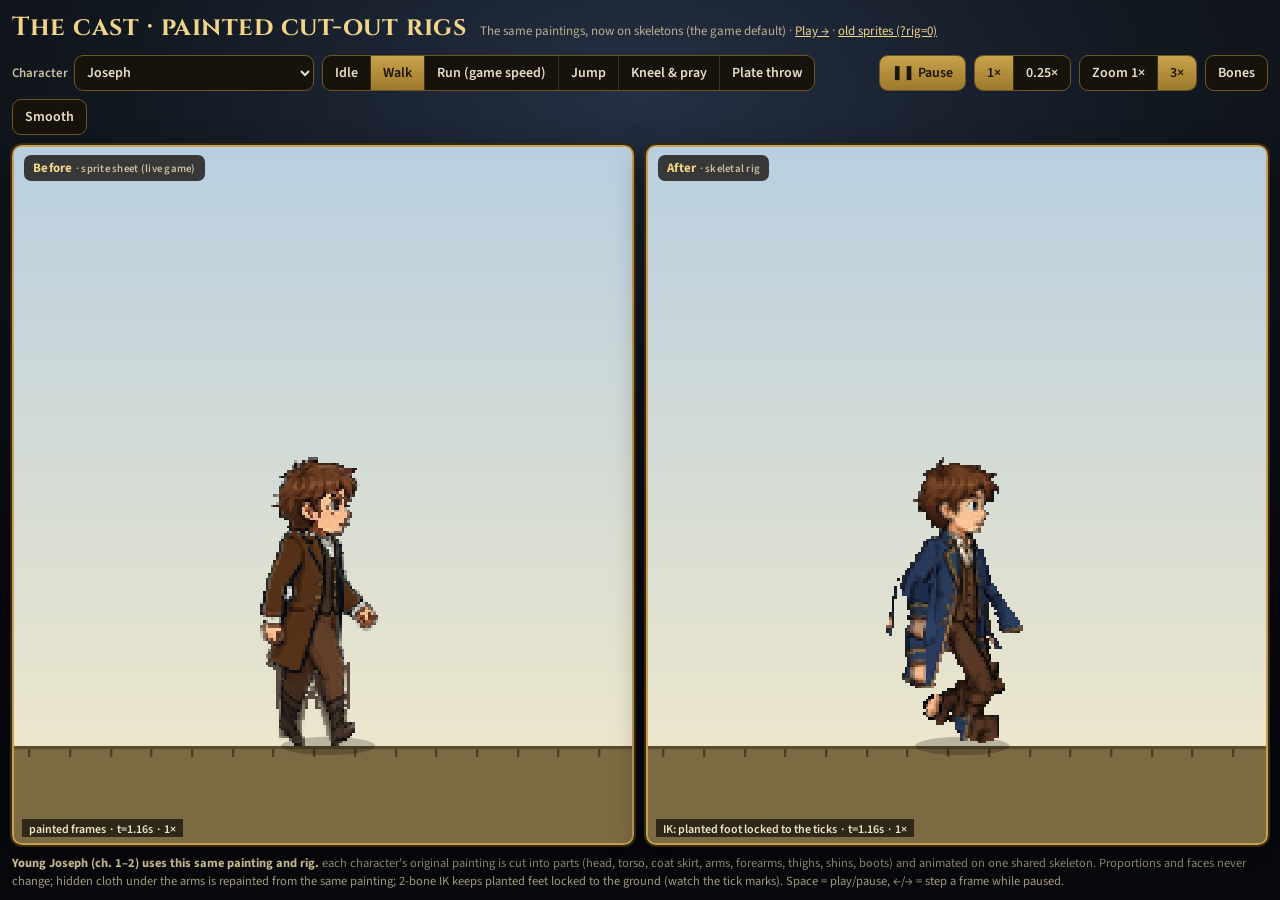
==== commit 380aaa47: "v75: new app icon (Sacred Grove + pillar of light; 180/192/512, maskable, favicons, manifest) and re" ====
--- a/rig-preview.html
+++ b/rig-preview.html
@@ -92,11 +92,11 @@
   Space = play/pause, ←/→ = step a frame while paused.
 </footer>
 <script type="module">
-import { loadRig } from './js/rig.js?v=74';
-import { ANIMS, oldState, newState, drawOld, drawNew, GAME_K } from './js/rig-demo.js?v=74';
-import { CAST, ANIM_LABEL, ANIM_DUR, castPose, castOldFrame, drawCast, loadCastRigs, rigFor } from './js/rig-cast.js?v=74';
-import { ANIMALS, ANIMAL_ANIM_LABEL, ANIMAL_ANIM_DUR, animalPose, drawAnimal, loadAnimals, attackBeat } from './js/rig-animals.js?v=74';
-import { drawSnake, drawBobcat, drawBear, drawBird } from './js/critters.js?v=74';
+import { loadRig } from './js/rig.js?v=75';
+import { ANIMS, oldState, newState, drawOld, drawNew, GAME_K } from './js/rig-demo.js?v=75';
+import { CAST, ANIM_LABEL, ANIM_DUR, castPose, castOldFrame, drawCast, loadCastRigs, rigFor } from './js/rig-cast.js?v=75';
+import { ANIMALS, ANIMAL_ANIM_LABEL, ANIMAL_ANIM_DUR, animalPose, drawAnimal, loadAnimals, attackBeat } from './js/rig-animals.js?v=75';
+import { drawSnake, drawBobcat, drawBear, drawBird } from './js/critters.js?v=75';
 const isAnimal = (k) => !!ANIMALS[k];
 const ANIMAL_NOTE = {
   snake: 'Timber rattlesnake, painted as parts (body strip laid along a spine curve, head, tongue, rattle). Slithers, coils with the rattle buzzing, strikes, recoils.',
@@ -114,8 +114,8 @@
   bones: qs.has('bones'), t: +(qs.get('t') || 0), smooth: qs.has('smooth'),
 };
 const imgs = {};
-const loadImg = (src) => imgs[src] || (imgs[src] = new Promise((res) => { const i = new Image(); i.onload = () => res(i); i.onerror = () => res(null); i.src = src + '?v=74'; }));
-const [rig] = await Promise.all([loadRig('assets/rig/', '74'), loadCastRigs('assets/rig/', '74'), loadAnimals('assets/rig/', '74')]);
+const loadImg = (src) => imgs[src] || (imgs[src] = new Promise((res) => { const i = new Image(); i.onload = () => res(i); i.onerror = () => res(null); i.src = src + '?v=75'; }));
+const [rig] = await Promise.all([loadRig('assets/rig/', '75'), loadCastRigs('assets/rig/', '75'), loadAnimals('assets/rig/', '75')]);
 const sheets = {};
 for (const k in CAST) sheets[CAST[k].old.src] = await loadImg(CAST[k].old.src);
 
